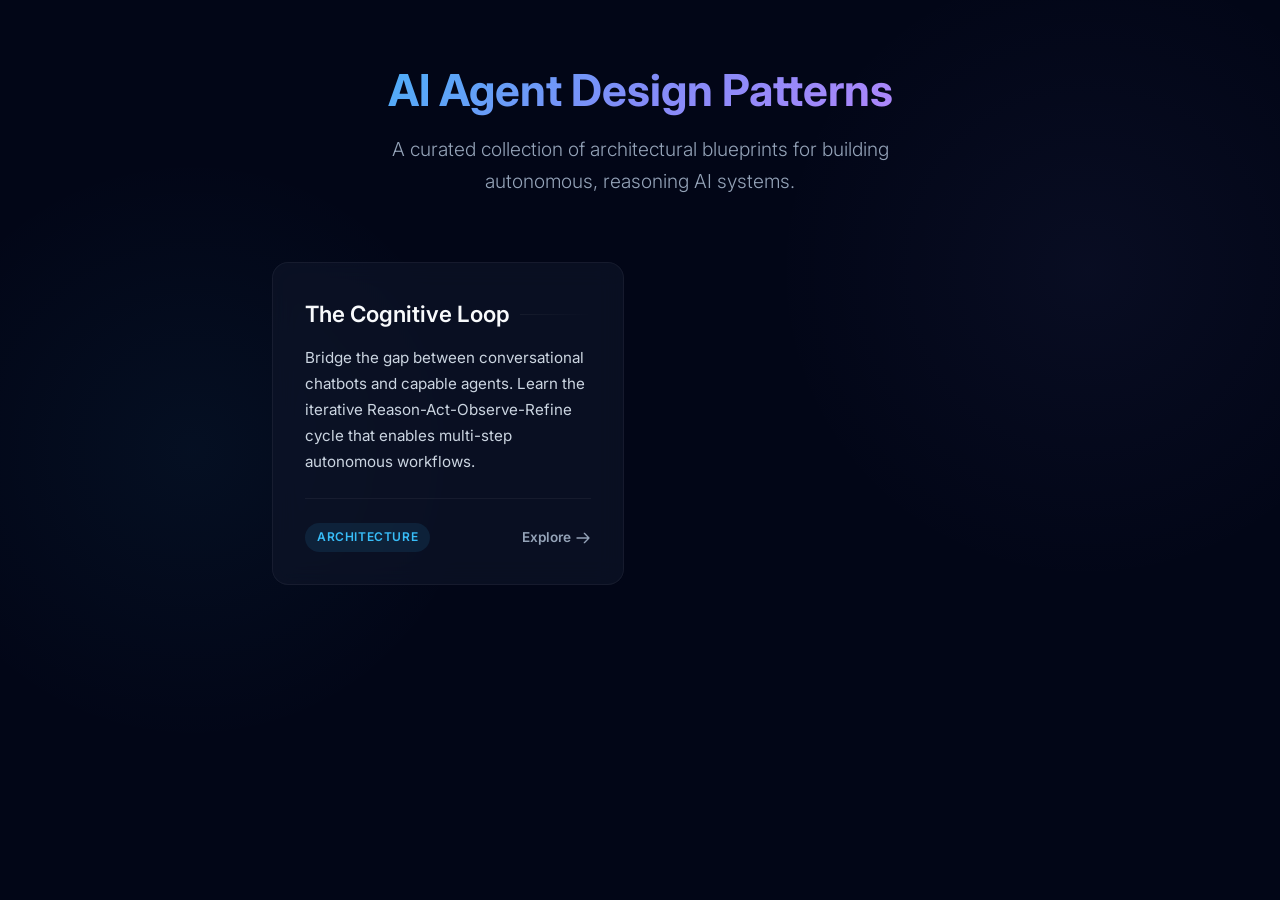
==== index.html @ 8003f441 "refactor: extract common styles into styles.css based on visuyallc base CSS" ====
<!DOCTYPE html>
<html lang="en">
<head>
    <meta charset="UTF-8">
    <meta name="viewport" content="width=device-width, initial-scale=1.0">
    <title>AI Agent Design Patterns</title>
    <link rel="preconnect" href="https://fonts.googleapis.com">
    <link rel="preconnect" href="https://fonts.gstatic.com" crossorigin>
    <link href="https://fonts.googleapis.com/css2?family=Inter:wght@300;400;600;700&display=swap" rel="stylesheet">
    <link rel="stylesheet" href="styles.css">
</head>
<body>
    <div class="container">
        <header>
            <h1>AI Agent Design Patterns</h1>
            <p class="lead">A curated collection of architectural blueprints for building autonomous, reasoning AI systems.</p>
        </header>

        <main>
            <div class="patterns-grid">
                
                <!-- Cognitive Loop Pattern -->
                <a href="cognitive_loop.html" class="pattern-card">
                    <h2 class="pattern-title">The Cognitive Loop</h2>
                    <p class="pattern-desc">Bridge the gap between conversational chatbots and capable agents. Learn the iterative Reason-Act-Observe-Refine cycle that enables multi-step autonomous workflows.</p>
                    <div class="pattern-meta">
                        <span class="tag">Architecture</span>
                        <span class="read-more">
                            Explore
                            <svg fill="none" stroke="currentColor" viewBox="0 0 24 24" xmlns="http://www.w3.org/2000/svg"><path stroke-linecap="round" stroke-linejoin="round" stroke-width="2" d="M14 5l7 7m0 0l-7 7m7-7H3"></path></svg>
                        </span>
                    </div>
                </a>

                <!-- Future patterns can be added here -->
                
            </div>
        </main>
    </div>
</body>
</html>
---- styles.css ----
*,:after,:before{--tw-border-spacing-x:0;--tw-border-spacing-y:0;--tw-translate-x:0;--tw-translate-y:0;--tw-rotate:0;--tw-skew-x:0;--tw-skew-y:0;--tw-scale-x:1;--tw-scale-y:1;--tw-pan-x: ;--tw-pan-y: ;--tw-pinch-zoom: ;--tw-scroll-snap-strictness:proximity;--tw-gradient-from-position: ;--tw-gradient-via-position: ;--tw-gradient-to-position: ;--tw-ordinal: ;--tw-slashed-zero: ;--tw-numeric-figure: ;--tw-numeric-spacing: ;--tw-numeric-fraction: ;--tw-ring-inset: ;--tw-ring-offset-width:0px;--tw-ring-offset-color:#fff;--tw-ring-color:rgb(59 130 246/0.5);--tw-ring-offset-shadow:0 0 #0000;--tw-ring-shadow:0 0 #0000;--tw-shadow:0 0 #0000;--tw-shadow-colored:0 0 #0000;--tw-blur: ;--tw-brightness: ;--tw-contrast: ;--tw-grayscale: ;--tw-hue-rotate: ;--tw-invert: ;--tw-saturate: ;--tw-sepia: ;--tw-drop-shadow: ;--tw-backdrop-blur: ;--tw-backdrop-brightness: ;--tw-backdrop-contrast: ;--tw-backdrop-grayscale: ;--tw-backdrop-hue-rotate: ;--tw-backdrop-invert: ;--tw-backdrop-opacity: ;--tw-backdrop-saturate: ;--tw-backdrop-sepia: ;--tw-contain-size: ;--tw-contain-layout: ;--tw-contain-paint: ;--tw-contain-style: }::backdrop{--tw-border-spacing-x:0;--tw-border-spacing-y:0;--tw-translate-x:0;--tw-translate-y:0;--tw-rotate:0;--tw-skew-x:0;--tw-skew-y:0;--tw-scale-x:1;--tw-scale-y:1;--tw-pan-x: ;--tw-pan-y: ;--tw-pinch-zoom: ;--tw-scroll-snap-strictness:proximity;--tw-gradient-from-position: ;--tw-gradient-via-position: ;--tw-gradient-to-position: ;--tw-ordinal: ;--tw-slashed-zero: ;--tw-numeric-figure: ;--tw-numeric-spacing: ;--tw-numeric-fraction: ;--tw-ring-inset: ;--tw-ring-offset-width:0px;--tw-ring-offset-color:#fff;--tw-ring-color:rgb(59 130 246/0.5);--tw-ring-offset-shadow:0 0 #0000;--tw-ring-shadow:0 0 #0000;--tw-shadow:0 0 #0000;--tw-shadow-colored:0 0 #0000;--tw-blur: ;--tw-brightness: ;--tw-contrast: ;--tw-grayscale: ;--tw-hue-rotate: ;--tw-invert: ;--tw-saturate: ;--tw-sepia: ;--tw-drop-shadow: ;--tw-backdrop-blur: ;--tw-backdrop-brightness: ;--tw-backdrop-contrast: ;--tw-backdrop-grayscale: ;--tw-backdrop-hue-rotate: ;--tw-backdrop-invert: ;--tw-backdrop-opacity: ;--tw-backdrop-saturate: ;--tw-backdrop-sepia: ;--tw-contain-size: ;--tw-contain-layout: ;--tw-contain-paint: ;--tw-contain-style: }/*
! tailwindcss v3.4.17 | MIT License | https://tailwindcss.com

*/*,:after,:before{box-sizing:border-box;border:0 solid #e5e7eb}:after,:before{--tw-content:""}:host,html{line-height:1.5;-webkit-text-size-adjust:100%;-moz-tab-size:4;tab-size:4;font-family:ui-sans-serif,system-ui,sans-serif,Apple Color Emoji,Segoe UI Emoji,Segoe UI Symbol,Noto Color Emoji;font-feature-settings:normal;font-variation-settings:normal;-webkit-tap-highlight-color:transparent}body{margin:0;line-height:inherit}hr{height:0;color:inherit;border-top-width:1px}abbr:where([title]){text-decoration:underline dotted}h1,h2,h3,h4,h5,h6{font-size:inherit;font-weight:inherit}a{color:inherit;text-decoration:inherit}b,strong{font-weight:bolder}code,kbd,pre,samp{font-family:ui-monospace,SFMono-Regular,Menlo,Monaco,Consolas,Liberation Mono,Courier New,monospace;font-feature-settings:normal;font-variation-settings:normal;font-size:1em}small{font-size:80%}sub,sup{font-size:75%;line-height:0;position:relative;vertical-align:baseline}sub{bottom:-.25em}sup{top:-.5em}table{text-indent:0;border-color:inherit;border-collapse:collapse}button,input,optgroup,select,textarea{font-family:inherit;font-feature-settings:inherit;font-variation-settings:inherit;font-size:100%;font-weight:inherit;line-height:inherit;letter-spacing:inherit;color:inherit;margin:0;padding:0}button,select{text-transform:none}button,input:where([type=button]),input:where([type=reset]),input:where([type=submit]){-webkit-appearance:button;background-color:transparent;background-image:none}:-moz-focusring{outline:auto}:-moz-ui-invalid{box-shadow:none}progress{vertical-align:baseline}::-webkit-inner-spin-button,::-webkit-outer-spin-button{height:auto}[type=search]{-webkit-appearance:textfield;outline-offset:-2px}::-webkit-search-decoration{-webkit-appearance:none}::-webkit-file-upload-button{-webkit-appearance:button;font:inherit}summary{display:list-item}blockquote,dd,dl,figure,h1,h2,h3,h4,h5,h6,hr,p,pre{margin:0}fieldset{margin:0}fieldset,legend{padding:0}menu,ol,ul{list-style:none;margin:0;padding:0}dialog{padding:0}textarea{resize:vertical}input::placeholder,textarea::placeholder{opacity:1;color:#9ca3af}[role=button],button{cursor:pointer}:disabled{cursor:default}audio,canvas,embed,iframe,img,object,svg,video{display:block;vertical-align:middle}img,video{max-width:100%;height:auto}[hidden]:where(:not([hidden=until-found])){display:none}:root{--background:135 12% 96%;--foreground:129 35% 15%;--card:0 0% 100%;--card-foreground:129 35% 15%;--popover:0 0% 100%;--popover-foreground:129 35% 15%;--primary:129 35% 45%;--primary-foreground:135 12% 98%;--secondary:80 50% 65%;--secondary-foreground:129 35% 15%;--muted:135 10% 90%;--muted-foreground:129 15% 40%;--accent:80 50% 65%;--accent-foreground:129 35% 15%;--destructive:0 84.2% 60.2%;--destructive-foreground:0 0% 98%;--border:129 20% 88%;--input:129 20% 88%;--ring:129 35% 45%;--radius:1rem;--chart-1:129 35% 45%;--chart-2:80 50% 65%;--chart-3:160 30% 40%;--chart-4:45 70% 60%;--chart-5:20 60% 50%}.dark{--background:129 35% 10%;--foreground:135 12% 96%;--card:129 35% 12%;--card-foreground:135 12% 96%;--popover:129 35% 12%;--popover-foreground:135 12% 96%;--primary:129 35% 55%;--primary-foreground:129 35% 10%;--secondary:80 40% 55%;--secondary-foreground:129 35% 10%;--muted:129 20% 20%;--muted-foreground:129 10% 70%;--accent:80 40% 55%;--accent-foreground:129 35% 10%;--destructive:0 62.8% 30.6%;--destructive-foreground:0 0% 98%;--border:129 20% 25%;--input:129 20% 25%;--ring:129 35% 55%}*{border-color:hsl(var(--border))}body{background-color:hsl(var(--background));color:hsl(var(--foreground))}body ::selection{background-color:hsl(var(--accent)/.3)}body::selection{background-color:hsl(var(--accent)/.3)}.container{width:100%}@media (min-width:640px){.container{max-width:640px}}@media (min-width:768px){.container{max-width:768px}}@media (min-width:1024px){.container{max-width:1024px}}@media (min-width:1280px){.container{max-width:1280px}}@media (min-width:1536px){.container{max-width:1536px}}.sr-only{position:absolute;width:1px;height:1px;padding:0;margin:-1px;overflow:hidden;clip:rect(0,0,0,0);white-space:nowrap;border-width:0}.pointer-events-none{pointer-events:none}.pointer-events-auto{pointer-events:auto}.invisible{visibility:hidden}.fixed{position:fixed}.absolute{position:absolute}.relative{position:relative}.inset-0{inset:0}.inset-x-0{left:0;right:0}.inset-y-0{top:0;bottom:0}.-bottom-10{bottom:-2.5rem}.-bottom-12{bottom:-3rem}.-bottom-6{bottom:-1.5rem}.-left-10{left:-2.5rem}.-left-12{left:-3rem}.-left-6{left:-1.5rem}.-right-10{right:-2.5rem}.-right-12{right:-3rem}.-right-8{right:-2rem}.-top-10{top:-2.5rem}.-top-12{top:-3rem}.-top-8{top:-2rem}.bottom-0{bottom:0}.left-0{left:0}.left-1{left:.25rem}.left-1\/2{left:50%}.left-2{left:.5rem}.left-\[50\%\]{left:50%}.right-0{right:0}.right-1{right:.25rem}.right-2{right:.5rem}.right-3{right:.75rem}.right-4{right:1rem}.top-0{top:0}.top-1\.5{top:.375rem}.top-1\/2{top:50%}.top-2{top:.5rem}.top-3\.5{top:.875rem}.top-4{top:1rem}.top-\[50\%\]{top:50%}.-z-10{z-index:-10}.z-10{z-index:10}.z-20{z-index:20}.z-50{z-index:50}.z-\[100\]{z-index:100}.order-1{order:1}.order-2{order:2}.-mx-1{margin-left:-.25rem;margin-right:-.25rem}.mx-2{margin-left:.5rem;margin-right:.5rem}.mx-3\.5{margin-left:.875rem;margin-right:.875rem}.mx-auto{margin-left:auto;margin-right:auto}.my-0\.5{margin-top:.125rem;margin-bottom:.125rem}.my-1{margin-top:.25rem;margin-bottom:.25rem}.-ml-4{margin-left:-1rem}.-mt-4{margin-top:-1rem}.mb-1{margin-bottom:.25rem}.mb-8{margin-bottom:2rem}.ml-auto{margin-left:auto}.mt-2{margin-top:.5rem}.mt-4{margin-top:1rem}.block{display:block}.inline-block{display:inline-block}.flex{display:flex}.inline-flex{display:inline-flex}.table{display:table}.grid{display:grid}.hidden{display:none}.aspect-\[4\/3\]{aspect-ratio:4/3}.aspect-square{aspect-ratio:1/1}.aspect-video{aspect-ratio:16/9}.size-4{width:1rem;height:1rem}.h-1\/2{height:50%}.h-1\/4{height:25%}.h-10{height:2.5rem}.h-11{height:2.75rem}.h-12{height:3rem}.h-14{height:3.5rem}.h-2{height:.5rem}.h-2\.5{height:.625rem}.h-20{height:5rem}.h-3{height:.75rem}.h-3\.5{height:.875rem}.h-32{height:8rem}.h-4{height:1rem}.h-40{height:10rem}.h-5{height:1.25rem}.h-6{height:1.5rem}.h-7{height:1.75rem}.h-8{height:2rem}.h-9{height:2.25rem}.h-\[1px\]{height:1px}.h-\[var\(--radix-select-trigger-height\)\]{height:var(--radix-select-trigger-height)}.h-full{height:100%}.h-px{height:1px}.h-svh{height:100svh}.max-h-96{max-height:24rem}.max-h-screen{max-height:100vh}.min-h-0{min-height:0}.min-h-\[120px\]{min-height:120px}.min-h-\[80px\]{min-height:80px}.min-h-\[90vh\]{min-height:90vh}.min-h-screen{min-height:100vh}.min-h-svh{min-height:100svh}.w-0{width:0}.w-1{width:.25rem}.w-1\/3{width:33.333333%}.w-1\/4{width:25%}.w-10{width:2.5rem}.w-11{width:2.75rem}.w-12{width:3rem}.w-2{width:.5rem}.w-2\.5{width:.625rem}.w-20{width:5rem}.w-3{width:.75rem}.w-3\.5{width:.875rem}.w-3\/4{width:75%}.w-32{width:8rem}.w-4{width:1rem}.w-40{width:10rem}.w-5{width:1.25rem}.w-6{width:1.5rem}.w-7{width:1.75rem}.w-72{width:18rem}.w-8{width:2rem}.w-9{width:2.25rem}.w-\[--sidebar-width\]{width:var(--sidebar-width)}.w-\[1px\]{width:1px}.w-auto{width:auto}.w-full{width:100%}.min-w-0{min-width:0}.min-w-5{min-width:1.25rem}.min-w-\[12rem\]{min-width:12rem}.min-w-\[8rem\]{min-width:8rem}.min-w-\[var\(--radix-select-trigger-width\)\]{min-width:var(--radix-select-trigger-width)}.max-w-2xl{max-width:42rem}.max-w-3xl{max-width:48rem}.max-w-4xl{max-width:56rem}.max-w-6xl{max-width:72rem}.max-w-7xl{max-width:80rem}.max-w-\[--skeleton-width\]{max-width:var(--skeleton-width)}.max-w-lg{max-width:32rem}.max-w-none{max-width:none}.max-w-sm{max-width:24rem}.max-w-xl{max-width:36rem}.max-w-xs{max-width:20rem}.flex-1{flex:1 1 0%}.shrink-0{flex-shrink:0}.flex-grow,.grow{flex-grow:1}.grow-0{flex-grow:0}.basis-full{flex-basis:100%}.caption-bottom{caption-side:bottom}.border-collapse{border-collapse:collapse}.-translate-x-1\/2{--tw-translate-x:-50%}.-translate-x-1\/2,.-translate-x-px{transform:translate(var(--tw-translate-x),var(--tw-translate-y)) rotate(var(--tw-rotate)) skewX(var(--tw-skew-x)) skewY(var(--tw-skew-y)) scaleX(var(--tw-scale-x)) scaleY(var(--tw-scale-y))}.-translate-x-px{--tw-translate-x:-1px}.-translate-y-1\/2{--tw-translate-y:-50%}.-translate-y-1\/2,.translate-x-\[-50\%\]{transform:translate(var(--tw-translate-x),var(--tw-translate-y)) rotate(var(--tw-rotate)) skewX(var(--tw-skew-x)) skewY(var(--tw-skew-y)) scaleX(var(--tw-scale-x)) scaleY(var(--tw-scale-y))}.translate-x-\[-50\%\]{--tw-translate-x:-50%}.translate-x-px{--tw-translate-x:1px}.translate-x-px,.translate-y-\[-50\%\]{transform:translate(var(--tw-translate-x),var(--tw-translate-y)) rotate(var(--tw-rotate)) skewX(var(--tw-skew-x)) skewY(var(--tw-skew-y)) scaleX(var(--tw-scale-x)) scaleY(var(--tw-scale-y))}.translate-y-\[-50\%\]{--tw-translate-y:-50%}.rotate-90{--tw-rotate:90deg}.rotate-90,.transform{transform:translate(var(--tw-translate-x),var(--tw-translate-y)) rotate(var(--tw-rotate)) skewX(var(--tw-skew-x)) skewY(var(--tw-skew-y)) scaleX(var(--tw-scale-x)) scaleY(var(--tw-scale-y))}@keyframes pulse{50%{opacity:.5}}.animate-pulse{animation:pulse 2s cubic-bezier(.4,0,.6,1) infinite}.cursor-default{cursor:default}.cursor-pointer{cursor:pointer}.touch-none{touch-action:none}.select-none{user-select:none}.list-disc{list-style-type:disc}.flex-col{flex-direction:column}.flex-col-reverse{flex-direction:column-reverse}.flex-wrap{flex-wrap:wrap}.items-start{align-items:flex-start}.items-end{align-items:flex-end}.items-center{align-items:center}.items-stretch{align-items:stretch}.justify-center{justify-content:center}.justify-between{justify-content:space-between}.gap-1{gap:.25rem}.gap-1\.5{gap:.375rem}.gap-12{gap:3rem}.gap-16{gap:4rem}.gap-2{gap:.5rem}.gap-4{gap:1rem}.gap-6{gap:1.5rem}.gap-8{gap:2rem}.space-x-1>:not([hidden])~:not([hidden]){--tw-space-x-reverse:0;margin-right:calc(.25rem * var(--tw-space-x-reverse));margin-left:calc(.25rem * calc(1 - var(--tw-space-x-reverse)))}.space-x-4>:not([hidden])~:not([hidden]){--tw-space-x-reverse:0;margin-right:calc(1rem * var(--tw-space-x-reverse));margin-left:calc(1rem * calc(1 - var(--tw-space-x-reverse)))}.space-y-1>:not([hidden])~:not([hidden]){--tw-space-y-reverse:0;margin-top:calc(.25rem * calc(1 - var(--tw-space-y-reverse)));margin-bottom:calc(.25rem * var(--tw-space-y-reverse))}.space-y-1\.5>:not([hidden])~:not([hidden]){--tw-space-y-reverse:0;margin-top:calc(.375rem * calc(1 - var(--tw-space-y-reverse)));margin-bottom:calc(.375rem * var(--tw-space-y-reverse))}.space-y-12>:not([hidden])~:not([hidden]){--tw-space-y-reverse:0;margin-top:calc(3rem * calc(1 - var(--tw-space-y-reverse)));margin-bottom:calc(3rem * var(--tw-space-y-reverse))}.space-y-2>:not([hidden])~:not([hidden]){--tw-space-y-reverse:0;margin-top:calc(.5rem * calc(1 - var(--tw-space-y-reverse)));margin-bottom:calc(.5rem * var(--tw-space-y-reverse))}.space-y-3>:not([hidden])~:not([hidden]){--tw-space-y-reverse:0;margin-top:calc(.75rem * calc(1 - var(--tw-space-y-reverse)));margin-bottom:calc(.75rem * var(--tw-space-y-reverse))}.space-y-4>:not([hidden])~:not([hidden]){--tw-space-y-reverse:0;margin-top:calc(1rem * calc(1 - var(--tw-space-y-reverse)));margin-bottom:calc(1rem * var(--tw-space-y-reverse))}.space-y-6>:not([hidden])~:not([hidden]){--tw-space-y-reverse:0;margin-top:calc(1.5rem * calc(1 - var(--tw-space-y-reverse)));margin-bottom:calc(1.5rem * var(--tw-space-y-reverse))}.space-y-8>:not([hidden])~:not([hidden]){--tw-space-y-reverse:0;margin-top:calc(2rem * calc(1 - var(--tw-space-y-reverse)));margin-bottom:calc(2rem * var(--tw-space-y-reverse))}.overflow-auto{overflow:auto}.overflow-hidden{overflow:hidden}.scroll-smooth{scroll-behavior:smooth}.whitespace-nowrap{white-space:nowrap}.rounded-2xl{border-radius:1rem}.rounded-\[2\.5rem\]{border-radius:2.5rem}.rounded-\[2px\]{border-radius:2px}.rounded-\[2rem\]{border-radius:2rem}.rounded-\[3rem\]{border-radius:3rem}.rounded-\[inherit\]{border-radius:inherit}.rounded-full{border-radius:9999px}.rounded-lg{border-radius:var(--radius)}.rounded-md{border-radius:calc(var(--radius) - 2px)}.rounded-sm{border-radius:calc(var(--radius) - 4px)}.rounded-xl{border-radius:.75rem}.rounded-bl-\[100\%\]{border-bottom-left-radius:100%}.rounded-tr-\[100\%\]{border-top-right-radius:100%}.border{border-width:1px}.border-2{border-width:2px}.border-\[1\.5px\]{border-width:1.5px}.border-b{border-bottom-width:1px}.border-l{border-left-width:1px}.border-r{border-right-width:1px}.border-t{border-top-width:1px}.border-dashed{border-style:dashed}.border-\[--color-border\]{border-color:var(--color-border)}.border-border\/50{border-color:hsl(var(--border)/.5)}.border-destructive{border-color:hsl(var(--destructive))}.border-destructive\/50{border-color:hsl(var(--destructive)/.5)}.border-input{border-color:hsl(var(--input))}.border-primary{border-color:hsl(var(--primary))}.border-primary\/10{border-color:hsl(var(--primary)/.1)}.border-sidebar-border{border-color:hsl(var(--sidebar-border))}.border-transparent{border-color:transparent}.border-l-transparent{border-left-color:transparent}.border-t-transparent{border-top-color:transparent}.bg-\[--color-bg\]{background-color:var(--color-bg)}.bg-accent{background-color:hsl(var(--accent))}.bg-accent\/10{background-color:hsl(var(--accent)/.1)}.bg-background{background-color:hsl(var(--background))}.bg-background\/80{background-color:hsl(var(--background)/.8)}.bg-black\/80{background-color:rgb(0 0 0/.8)}.bg-border{background-color:hsl(var(--border))}.bg-card{background-color:hsl(var(--card))}.bg-destructive{background-color:hsl(var(--destructive))}.bg-muted{background-color:hsl(var(--muted))}.bg-muted\/50{background-color:hsl(var(--muted)/.5)}.bg-popover{background-color:hsl(var(--popover))}.bg-primary{background-color:hsl(var(--primary))}.bg-primary\/10{background-color:hsl(var(--primary)/.1)}.bg-primary\/5{background-color:hsl(var(--primary)/.05)}.bg-secondary{background-color:hsl(var(--secondary))}.bg-sidebar{background-color:hsl(var(--sidebar-background))}.bg-sidebar-border{background-color:hsl(var(--sidebar-border))}.bg-transparent{background-color:transparent}.bg-white{--tw-bg-opacity:1;background-color:rgb(255 255 255/var(--tw-bg-opacity,1))}.bg-white\/10{background-color:rgb(255 255 255/.1)}.bg-white\/50{background-color:rgb(255 255 255/.5)}.fill-current{fill:currentColor}.object-cover{object-fit:cover}.p-0{padding:0}.p-1{padding:.25rem}.p-12{padding:3rem}.p-2{padding:.5rem}.p-3{padding:.75rem}.p-4{padding:1rem}.p-6{padding:1.5rem}.p-\[1px\]{padding:1px}.px-1{padding-left:.25rem;padding-right:.25rem}.px-2{padding-left:.5rem;padding-right:.5rem}.px-2\.5{padding-left:.625rem;padding-right:.625rem}.px-3{padding-left:.75rem;padding-right:.75rem}.px-4{padding-left:1rem;padding-right:1rem}.px-5{padding-left:1.25rem;padding-right:1.25rem}.px-6{padding-left:1.5rem;padding-right:1.5rem}.px-8{padding-left:2rem;padding-right:2rem}.py-0\.5{padding-top:.125rem;padding-bottom:.125rem}.py-1{padding-top:.25rem;padding-bottom:.25rem}.py-1\.5{padding-top:.375rem;padding-bottom:.375rem}.py-12{padding-top:3rem;padding-bottom:3rem}.py-2{padding-top:.5rem;padding-bottom:.5rem}.py-24{padding-top:6rem;padding-bottom:6rem}.py-3{padding-top:.75rem;padding-bottom:.75rem}.py-4{padding-top:1rem;padding-bottom:1rem}.pb-20{padding-bottom:5rem}.pb-24{padding-bottom:6rem}.pb-3{padding-bottom:.75rem}.pb-4{padding-bottom:1rem}.pb-8{padding-bottom:2rem}.pl-4{padding-left:1rem}.pl-6{padding-left:1.5rem}.pl-8{padding-left:2rem}.pr-2{padding-right:.5rem}.pr-8{padding-right:2rem}.pt-0{padding-top:0}.pt-1{padding-top:.25rem}.pt-3{padding-top:.75rem}.pt-32{padding-top:8rem}.pt-4{padding-top:1rem}.text-left{text-align:left}.text-center{text-align:center}.align-middle{vertical-align:middle}.font-body,.font-headline{font-family:PT Sans,sans-serif}.font-mono{font-family:ui-monospace,SFMono-Regular,Menlo,Monaco,Consolas,Liberation Mono,Courier New,monospace}.text-2xl{font-size:1.5rem;line-height:2rem}.text-3xl{font-size:1.875rem;line-height:2.25rem}.text-4xl{font-size:2.25rem;line-height:2.5rem}.text-5xl{font-size:3rem;line-height:1}.text-\[0\.8rem\]{font-size:.8rem}.text-base{font-size:1rem;line-height:1.5rem}.text-lg{font-size:1.125rem;line-height:1.75rem}.text-sm{font-size:.875rem;line-height:1.25rem}.text-xl{font-size:1.25rem;line-height:1.75rem}.text-xs{font-size:.75rem;line-height:1rem}.font-bold{font-weight:700}.font-medium{font-weight:500}.font-normal{font-weight:400}.font-semibold{font-weight:600}.uppercase{text-transform:uppercase}.italic{font-style:italic}.tabular-nums{--tw-numeric-spacing:tabular-nums;font-variant-numeric:var(--tw-ordinal) var(--tw-slashed-zero) var(--tw-numeric-figure) var(--tw-numeric-spacing) var(--tw-numeric-fraction)}.leading-none{line-height:1}.leading-relaxed{line-height:1.625}.leading-tight{line-height:1.25}.tracking-tight{letter-spacing:-.025em}.tracking-widest{letter-spacing:.1em}.text-accent{color:hsl(var(--accent))}.text-accent-foreground{color:hsl(var(--accent-foreground))}.text-card-foreground{color:hsl(var(--card-foreground))}.text-current{color:currentColor}.text-destructive{color:hsl(var(--destructive))}.text-destructive-foreground{color:hsl(var(--destructive-foreground))}.text-foreground{color:hsl(var(--foreground))}.text-foreground\/50{color:hsl(var(--foreground)/.5)}.text-muted-foreground{color:hsl(var(--muted-foreground))}.text-popover-foreground{color:hsl(var(--popover-foreground))}.text-primary{color:hsl(var(--primary))}.text-primary-foreground{color:hsl(var(--primary-foreground))}.text-primary-foreground\/60{color:hsl(var(--primary-foreground)/.6)}.text-primary-foreground\/80{color:hsl(var(--primary-foreground)/.8)}.text-secondary-foreground{color:hsl(var(--secondary-foreground))}.text-sidebar-foreground{color:hsl(var(--sidebar-foreground))}.text-sidebar-foreground\/70{color:hsl(var(--sidebar-foreground)/.7)}.underline-offset-4{text-underline-offset:4px}.antialiased{-webkit-font-smoothing:antialiased;-moz-osx-font-smoothing:grayscale}.opacity-0{opacity:0}.opacity-50{opacity:.5}.opacity-60{opacity:.6}.opacity-70{opacity:.7}.opacity-90{opacity:.9}.shadow-2xl{--tw-shadow:0 25px 50px -12px rgb(0 0 0/0.25);--tw-shadow-colored:0 25px 50px -12px var(--tw-shadow-color)}.shadow-2xl,.shadow-\[0_0_0_1px_hsl\(var\(--sidebar-border\)\)\]{box-shadow:var(--tw-ring-offset-shadow,0 0 #0000),var(--tw-ring-shadow,0 0 #0000),var(--tw-shadow)}.shadow-\[0_0_0_1px_hsl\(var\(--sidebar-border\)\)\]{--tw-shadow:0 0 0 1px hsl(var(--sidebar-border));--tw-shadow-colored:0 0 0 1px var(--tw-shadow-color)}.shadow-lg{--tw-shadow:0 10px 15px -3px rgb(0 0 0/0.1),0 4px 6px -4px rgb(0 0 0/0.1);--tw-shadow-colored:0 10px 15px -3px var(--tw-shadow-color),0 4px 6px -4px var(--tw-shadow-color)}.shadow-lg,.shadow-md{box-shadow:var(--tw-ring-offset-shadow,0 0 #0000),var(--tw-ring-shadow,0 0 #0000),var(--tw-shadow)}.shadow-md{--tw-shadow:0 4px 6px -1px rgb(0 0 0/0.1),0 2px 4px -2px rgb(0 0 0/0.1);--tw-shadow-colored:0 4px 6px -1px var(--tw-shadow-color),0 2px 4px -2px var(--tw-shadow-color)}.shadow-none{--tw-shadow:0 0 #0000;--tw-shadow-colored:0 0 #0000}.shadow-none,.shadow-sm{box-shadow:var(--tw-ring-offset-shadow,0 0 #0000),var(--tw-ring-shadow,0 0 #0000),var(--tw-shadow)}.shadow-sm{--tw-shadow:0 1px 2px 0 rgb(0 0 0/0.05);--tw-shadow-colored:0 1px 2px 0 var(--tw-shadow-color)}.shadow-xl{--tw-shadow:0 20px 25px -5px rgb(0 0 0/0.1),0 8px 10px -6px rgb(0 0 0/0.1);--tw-shadow-colored:0 20px 25px -5px var(--tw-shadow-color),0 8px 10px -6px var(--tw-shadow-color);box-shadow:var(--tw-ring-offset-shadow,0 0 #0000),var(--tw-ring-shadow,0 0 #0000),var(--tw-shadow)}.outline-none{outline:2px solid transparent;outline-offset:2px}.outline{outline-style:solid}.ring-0{--tw-ring-offset-shadow:var(--tw-ring-inset) 0 0 0 var(--tw-ring-offset-width) var(--tw-ring-offset-color);--tw-ring-shadow:var(--tw-ring-inset) 0 0 0 calc(0px + var(--tw-ring-offset-width)) var(--tw-ring-color);box-shadow:var(--tw-ring-offset-shadow),var(--tw-ring-shadow),var(--tw-shadow,0 0 #0000)}.ring-sidebar-ring{--tw-ring-color:hsl(var(--sidebar-ring))}.ring-offset-background{--tw-ring-offset-color:hsl(var(--background))}.blur-2xl{--tw-blur:blur(40px)}.blur-2xl,.blur-3xl{filter:var(--tw-blur) var(--tw-brightness) var(--tw-contrast) var(--tw-grayscale) var(--tw-hue-rotate) var(--tw-invert) var(--tw-saturate) var(--tw-sepia) var(--tw-drop-shadow)}.blur-3xl{--tw-blur:blur(64px)}.filter{filter:var(--tw-blur) var(--tw-brightness) var(--tw-contrast) var(--tw-grayscale) var(--tw-hue-rotate) var(--tw-invert) var(--tw-saturate) var(--tw-sepia) var(--tw-drop-shadow)}.backdrop-blur-md{--tw-backdrop-blur:blur(12px);-webkit-backdrop-filter:var(--tw-backdrop-blur) var(--tw-backdrop-brightness) var(--tw-backdrop-contrast) var(--tw-backdrop-grayscale) var(--tw-backdrop-hue-rotate) var(--tw-backdrop-invert) var(--tw-backdrop-opacity) var(--tw-backdrop-saturate) var(--tw-backdrop-sepia);backdrop-filter:var(--tw-backdrop-blur) var(--tw-backdrop-brightness) var(--tw-backdrop-contrast) var(--tw-backdrop-grayscale) var(--tw-backdrop-hue-rotate) var(--tw-backdrop-invert) var(--tw-backdrop-opacity) var(--tw-backdrop-saturate) var(--tw-backdrop-sepia)}.transition{transition-property:color,background-color,border-color,text-decoration-color,fill,stroke,opacity,box-shadow,transform,filter,backdrop-filter;transition-timing-function:cubic-bezier(.4,0,.2,1);transition-duration:.15s}.transition-\[left\2c right\2c width\]{transition-property:left,right,width;transition-timing-function:cubic-bezier(.4,0,.2,1);transition-duration:.15s}.transition-\[margin\2c opa\]{transition-property:margin,opa;transition-timing-function:cubic-bezier(.4,0,.2,1);transition-duration:.15s}.transition-\[width\2c height\2c padding\]{transition-property:width,height,padding;transition-timing-function:cubic-bezier(.4,0,.2,1);transition-duration:.15s}.transition-\[width\]{transition-property:width;transition-timing-function:cubic-bezier(.4,0,.2,1);transition-duration:.15s}.transition-all{transition-property:all;transition-timing-function:cubic-bezier(.4,0,.2,1);transition-duration:.15s}.transition-colors{transition-property:color,background-color,border-color,text-decoration-color,fill,stroke;transition-timing-function:cubic-bezier(.4,0,.2,1);transition-duration:.15s}.transition-opacity{transition-property:opacity;transition-timing-function:cubic-bezier(.4,0,.2,1);transition-duration:.15s}.transition-transform{transition-property:transform;transition-timing-function:cubic-bezier(.4,0,.2,1);transition-duration:.15s}.delay-200{transition-delay:.2s}.duration-200{transition-duration:.2s}.duration-300{transition-duration:.3s}.duration-700{transition-duration:.7s}.ease-in-out{transition-timing-function:cubic-bezier(.4,0,.2,1)}.ease-linear{transition-timing-function:linear}@keyframes enter{0%{opacity:var(--tw-enter-opacity,1);transform:translate3d(var(--tw-enter-translate-x,0),var(--tw-enter-translate-y,0),0) scale3d(var(--tw-enter-scale,1),var(--tw-enter-scale,1),var(--tw-enter-scale,1)) rotate(var(--tw-enter-rotate,0))}}@keyframes exit{to{opacity:var(--tw-exit-opacity,1);transform:translate3d(var(--tw-exit-translate-x,0),var(--tw-exit-translate-y,0),0) scale3d(var(--tw-exit-scale,1),var(--tw-exit-scale,1),var(--tw-exit-scale,1)) rotate(var(--tw-exit-rotate,0))}}.animate-in{animation-name:enter;animation-duration:.15s;--tw-enter-opacity:initial;--tw-enter-scale:initial;--tw-enter-rotate:initial;--tw-enter-translate-x:initial;--tw-enter-translate-y:initial}.fade-in,.fade-in-0{--tw-enter-opacity:0}.zoom-in-95{--tw-enter-scale:.95}.slide-in-from-left{--tw-enter-translate-x:-100%}.slide-in-from-right{--tw-enter-translate-x:100%}.duration-200{animation-duration:.2s}.duration-300{animation-duration:.3s}.duration-700{animation-duration:.7s}.delay-200{animation-delay:.2s}.ease-in-out{animation-timing-function:cubic-bezier(.4,0,.2,1)}.ease-linear{animation-timing-function:linear}.animate-float{animation:float 6s ease-in-out infinite}@keyframes float{0%{transform:translateY(0)}50%{transform:translateY(-10px)}to{transform:translateY(0)}}.file\:border-0::file-selector-button{border-width:0}.file\:bg-transparent::file-selector-button{background-color:transparent}.file\:text-sm::file-selector-button{font-size:.875rem;line-height:1.25rem}.file\:font-medium::file-selector-button{font-weight:500}.file\:text-foreground::file-selector-button{color:hsl(var(--foreground))}.placeholder\:text-muted-foreground::placeholder{color:hsl(var(--muted-foreground))}.after\:absolute:after{content:var(--tw-content);position:absolute}.after\:-inset-2:after{content:var(--tw-content);inset:-.5rem}.after\:inset-y-0:after{content:var(--tw-content);top:0;bottom:0}.after\:left-1\/2:after{content:var(--tw-content);left:50%}.after\:w-\[2px\]:after{content:var(--tw-content);width:2px}.focus-within\:relative:focus-within{position:relative}.focus-within\:z-20:focus-within{z-index:20}.hover\:-translate-y-1:hover{--tw-translate-y:-0.25rem;transform:translate(var(--tw-translate-x),var(--tw-translate-y)) rotate(var(--tw-rotate)) skewX(var(--tw-skew-x)) skewY(var(--tw-skew-y)) scaleX(var(--tw-scale-x)) scaleY(var(--tw-scale-y))}.hover\:bg-accent:hover{background-color:hsl(var(--accent))}.hover\:bg-destructive\/80:hover{background-color:hsl(var(--destructive)/.8)}.hover\:bg-destructive\/90:hover{background-color:hsl(var(--destructive)/.9)}.hover\:bg-muted\/50:hover{background-color:hsl(var(--muted)/.5)}.hover\:bg-primary:hover{background-color:hsl(var(--primary))}.hover\:bg-primary\/5:hover{background-color:hsl(var(--primary)/.05)}.hover\:bg-primary\/80:hover{background-color:hsl(var(--primary)/.8)}.hover\:bg-primary\/90:hover{background-color:hsl(var(--primary)/.9)}.hover\:bg-secondary:hover{background-color:hsl(var(--secondary))}.hover\:bg-secondary\/80:hover{background-color:hsl(var(--secondary)/.8)}.hover\:bg-sidebar-accent:hover{background-color:hsl(var(--sidebar-accent))}.hover\:text-accent-foreground:hover{color:hsl(var(--accent-foreground))}.hover\:text-foreground:hover{color:hsl(var(--foreground))}.hover\:text-primary:hover{color:hsl(var(--primary))}.hover\:text-primary-foreground:hover{color:hsl(var(--primary-foreground))}.hover\:text-sidebar-accent-foreground:hover{color:hsl(var(--sidebar-accent-foreground))}.hover\:text-white:hover{--tw-text-opacity:1;color:rgb(255 255 255/var(--tw-text-opacity,1))}.hover\:underline:hover{text-decoration-line:underline}.hover\:opacity-100:hover{opacity:1}.hover\:opacity-90:hover{opacity:.9}.hover\:shadow-\[0_0_0_1px_hsl\(var\(--sidebar-accent\)\)\]:hover{--tw-shadow:0 0 0 1px hsl(var(--sidebar-accent));--tw-shadow-colored:0 0 0 1px var(--tw-shadow-color)}.hover\:shadow-\[0_0_0_1px_hsl\(var\(--sidebar-accent\)\)\]:hover,.hover\:shadow-lg:hover{box-shadow:var(--tw-ring-offset-shadow,0 0 #0000),var(--tw-ring-shadow,0 0 #0000),var(--tw-shadow)}.hover\:shadow-lg:hover{--tw-shadow:0 10px 15px -3px rgb(0 0 0/0.1),0 4px 6px -4px rgb(0 0 0/0.1);--tw-shadow-colored:0 10px 15px -3px var(--tw-shadow-color),0 4px 6px -4px var(--tw-shadow-color)}.hover\:after\:bg-sidebar-border:hover:after{content:var(--tw-content);background-color:hsl(var(--sidebar-border))}.focus\:bg-accent:focus{background-color:hsl(var(--accent))}.focus\:bg-primary:focus{background-color:hsl(var(--primary))}.focus\:text-accent-foreground:focus{color:hsl(var(--accent-foreground))}.focus\:text-primary-foreground:focus{color:hsl(var(--primary-foreground))}.focus\:opacity-100:focus{opacity:1}.focus\:outline-none:focus{outline:2px solid transparent;outline-offset:2px}.focus\:ring-2:focus{--tw-ring-offset-shadow:var(--tw-ring-inset) 0 0 0 var(--tw-ring-offset-width) var(--tw-ring-offset-color);--tw-ring-shadow:var(--tw-ring-inset) 0 0 0 calc(2px + var(--tw-ring-offset-width)) var(--tw-ring-color);box-shadow:var(--tw-ring-offset-shadow),var(--tw-ring-shadow),var(--tw-shadow,0 0 #0000)}.focus\:ring-ring:focus{--tw-ring-color:hsl(var(--ring))}.focus\:ring-offset-2:focus{--tw-ring-offset-width:2px}.focus-visible\:outline-none:focus-visible{outline:2px solid transparent;outline-offset:2px}.focus-visible\:ring-2:focus-visible{--tw-ring-offset-shadow:var(--tw-ring-inset) 0 0 0 var(--tw-ring-offset-width) var(--tw-ring-offset-color);--tw-ring-shadow:var(--tw-ring-inset) 0 0 0 calc(2px + var(--tw-ring-offset-width)) var(--tw-ring-color);box-shadow:var(--tw-ring-offset-shadow),var(--tw-ring-shadow),var(--tw-shadow,0 0 #0000)}.focus-visible\:ring-ring:focus-visible{--tw-ring-color:hsl(var(--ring))}.focus-visible\:ring-sidebar-ring:focus-visible{--tw-ring-color:hsl(var(--sidebar-ring))}.focus-visible\:ring-offset-2:focus-visible{--tw-ring-offset-width:2px}.focus-visible\:ring-offset-background:focus-visible{--tw-ring-offset-color:hsl(var(--background))}.active\:bg-sidebar-accent:active{background-color:hsl(var(--sidebar-accent))}.active\:text-sidebar-accent-foreground:active{color:hsl(var(--sidebar-accent-foreground))}.disabled\:pointer-events-none:disabled{pointer-events:none}.disabled\:cursor-not-allowed:disabled{cursor:not-allowed}.disabled\:opacity-50:disabled{opacity:.5}.group\/menu-item:focus-within .group-focus-within\/menu-item\:opacity-100{opacity:1}.group:hover .group-hover\:rotate-12{--tw-rotate:12deg;transform:translate(var(--tw-translate-x),var(--tw-translate-y)) rotate(var(--tw-rotate)) skewX(var(--tw-skew-x)) skewY(var(--tw-skew-y)) scaleX(var(--tw-scale-x)) scaleY(var(--tw-scale-y))}.group:hover .group-hover\:opacity-100,.group\/menu-item:hover .group-hover\/menu-item\:opacity-100{opacity:1}.group.destructive .group-\[\.destructive\]\:border-muted\/40{border-color:hsl(var(--muted)/.4)}.group.destructive .group-\[\.destructive\]\:text-red-300{--tw-text-opacity:1;color:rgb(252 165 165/var(--tw-text-opacity,1))}.group.destructive .group-\[\.destructive\]\:hover\:border-destructive\/30:hover{border-color:hsl(var(--destructive)/.3)}.group.destructive .group-\[\.destructive\]\:hover\:bg-destructive:hover{background-color:hsl(var(--destructive))}.group.destructive .group-\[\.destructive\]\:hover\:text-destructive-foreground:hover{color:hsl(var(--destructive-foreground))}.group.destructive .group-\[\.destructive\]\:hover\:text-red-50:hover{--tw-text-opacity:1;color:rgb(254 242 242/var(--tw-text-opacity,1))}.group.destructive .group-\[\.destructive\]\:focus\:ring-destructive:focus{--tw-ring-color:hsl(var(--destructive))}.group.destructive .group-\[\.destructive\]\:focus\:ring-red-400:focus{--tw-ring-opacity:1;--tw-ring-color:rgb(248 113 113/var(--tw-ring-opacity,1))}.group.destructive .group-\[\.destructive\]\:focus\:ring-offset-red-600:focus{--tw-ring-offset-color:#dc2626}.peer\/menu-button:hover~.peer-hover\/menu-button\:text-sidebar-accent-foreground{color:hsl(var(--sidebar-accent-foreground))}.peer:disabled~.peer-disabled\:cursor-not-allowed{cursor:not-allowed}.peer:disabled~.peer-disabled\:opacity-70{opacity:.7}.has-\[\[data-variant\=inset\]\]\:bg-sidebar:has([data-variant=inset]){background-color:hsl(var(--sidebar-background))}.group\/menu-item:has([data-sidebar=menu-action]) .group-has-\[\[data-sidebar\=menu-action\]\]\/menu-item\:pr-8{padding-right:2rem}.aria-disabled\:pointer-events-none[aria-disabled=true]{pointer-events:none}.aria-disabled\:opacity-50[aria-disabled=true]{opacity:.5}.aria-selected\:bg-accent[aria-selected=true]{background-color:hsl(var(--accent))}.aria-selected\:bg-accent\/50[aria-selected=true]{background-color:hsl(var(--accent)/.5)}.aria-selected\:text-accent-foreground[aria-selected=true]{color:hsl(var(--accent-foreground))}.aria-selected\:text-muted-foreground[aria-selected=true]{color:hsl(var(--muted-foreground))}.aria-selected\:opacity-100[aria-selected=true]{opacity:1}.data-\[disabled\]\:pointer-events-none[data-disabled]{pointer-events:none}.data-\[side\=bottom\]\:translate-y-1[data-side=bottom]{--tw-translate-y:0.25rem}.data-\[side\=bottom\]\:translate-y-1[data-side=bottom],.data-\[side\=left\]\:-translate-x-1[data-side=left]{transform:translate(var(--tw-translate-x),var(--tw-translate-y)) rotate(var(--tw-rotate)) skewX(var(--tw-skew-x)) skewY(var(--tw-skew-y)) scaleX(var(--tw-scale-x)) scaleY(var(--tw-scale-y))}.data-\[side\=left\]\:-translate-x-1[data-side=left]{--tw-translate-x:-0.25rem}.data-\[side\=right\]\:translate-x-1[data-side=right]{--tw-translate-x:0.25rem}.data-\[side\=right\]\:translate-x-1[data-side=right],.data-\[side\=top\]\:-translate-y-1[data-side=top]{transform:translate(var(--tw-translate-x),var(--tw-translate-y)) rotate(var(--tw-rotate)) skewX(var(--tw-skew-x)) skewY(var(--tw-skew-y)) scaleX(var(--tw-scale-x)) scaleY(var(--tw-scale-y))}.data-\[side\=top\]\:-translate-y-1[data-side=top]{--tw-translate-y:-0.25rem}.data-\[state\=checked\]\:translate-x-5[data-state=checked]{--tw-translate-x:1.25rem}.data-\[state\=checked\]\:translate-x-5[data-state=checked],.data-\[state\=unchecked\]\:translate-x-0[data-state=unchecked]{transform:translate(var(--tw-translate-x),var(--tw-translate-y)) rotate(var(--tw-rotate)) skewX(var(--tw-skew-x)) skewY(var(--tw-skew-y)) scaleX(var(--tw-scale-x)) scaleY(var(--tw-scale-y))}.data-\[state\=unchecked\]\:translate-x-0[data-state=unchecked]{--tw-translate-x:0px}.data-\[swipe\=cancel\]\:translate-x-0[data-swipe=cancel]{--tw-translate-x:0px}.data-\[swipe\=cancel\]\:translate-x-0[data-swipe=cancel],.data-\[swipe\=end\]\:translate-x-\[var\(--radix-toast-swipe-end-x\)\][data-swipe=end]{transform:translate(var(--tw-translate-x),var(--tw-translate-y)) rotate(var(--tw-rotate)) skewX(var(--tw-skew-x)) skewY(var(--tw-skew-y)) scaleX(var(--tw-scale-x)) scaleY(var(--tw-scale-y))}.data-\[swipe\=end\]\:translate-x-\[var\(--radix-toast-swipe-end-x\)\][data-swipe=end]{--tw-translate-x:var(--radix-toast-swipe-end-x)}.data-\[swipe\=move\]\:translate-x-\[var\(--radix-toast-swipe-move-x\)\][data-swipe=move]{--tw-translate-x:var(--radix-toast-swipe-move-x);transform:translate(var(--tw-translate-x),var(--tw-translate-y)) rotate(var(--tw-rotate)) skewX(var(--tw-skew-x)) skewY(var(--tw-skew-y)) scaleX(var(--tw-scale-x)) scaleY(var(--tw-scale-y))}@keyframes accordion-up{0%{height:var(--radix-accordion-content-height)}to{height:0}}.data-\[state\=closed\]\:animate-accordion-up[data-state=closed]{animation:accordion-up .2s ease-out}@keyframes accordion-down{0%{height:0}to{height:var(--radix-accordion-content-height)}}.data-\[state\=open\]\:animate-accordion-down[data-state=open]{animation:accordion-down .2s ease-out}.data-\[active\=true\]\:bg-sidebar-accent[data-active=true]{background-color:hsl(var(--sidebar-accent))}.data-\[state\=active\]\:bg-background[data-state=active]{background-color:hsl(var(--background))}.data-\[state\=checked\]\:bg-primary[data-state=checked]{background-color:hsl(var(--primary))}.data-\[state\=open\]\:bg-accent[data-state=open]{background-color:hsl(var(--accent))}.data-\[state\=open\]\:bg-secondary[data-state=open]{background-color:hsl(var(--secondary))}.data-\[state\=selected\]\:bg-muted[data-state=selected]{background-color:hsl(var(--muted))}.data-\[state\=unchecked\]\:bg-input[data-state=unchecked]{background-color:hsl(var(--input))}.data-\[active\=true\]\:font-medium[data-active=true]{font-weight:500}.data-\[active\=true\]\:text-sidebar-accent-foreground[data-active=true]{color:hsl(var(--sidebar-accent-foreground))}.data-\[state\=active\]\:text-foreground[data-state=active]{color:hsl(var(--foreground))}.data-\[state\=checked\]\:text-primary-foreground[data-state=checked]{color:hsl(var(--primary-foreground))}.data-\[state\=open\]\:text-accent-foreground[data-state=open]{color:hsl(var(--accent-foreground))}.data-\[state\=open\]\:text-muted-foreground[data-state=open]{color:hsl(var(--muted-foreground))}.data-\[disabled\]\:opacity-50[data-disabled]{opacity:.5}.data-\[state\=open\]\:opacity-100[data-state=open]{opacity:1}.data-\[state\=active\]\:shadow-sm[data-state=active]{--tw-shadow:0 1px 2px 0 rgb(0 0 0/0.05);--tw-shadow-colored:0 1px 2px 0 var(--tw-shadow-color);box-shadow:var(--tw-ring-offset-shadow,0 0 #0000),var(--tw-ring-shadow,0 0 #0000),var(--tw-shadow)}.data-\[swipe\=move\]\:transition-none[data-swipe=move]{transition-property:none}.data-\[state\=closed\]\:duration-300[data-state=closed]{transition-duration:.3s}.data-\[state\=open\]\:duration-500[data-state=open]{transition-duration:.5s}.data-\[state\=open\]\:animate-in[data-state=open]{animation-name:enter;animation-duration:.15s;--tw-enter-opacity:initial;--tw-enter-scale:initial;--tw-enter-rotate:initial;--tw-enter-translate-x:initial;--tw-enter-translate-y:initial}.data-\[state\=closed\]\:animate-out[data-state=closed],.data-\[swipe\=end\]\:animate-out[data-swipe=end]{animation-name:exit;animation-duration:.15s;--tw-exit-opacity:initial;--tw-exit-scale:initial;--tw-exit-rotate:initial;--tw-exit-translate-x:initial;--tw-exit-translate-y:initial}.data-\[state\=closed\]\:fade-out-0[data-state=closed]{--tw-exit-opacity:0}.data-\[state\=closed\]\:fade-out-80[data-state=closed]{--tw-exit-opacity:0.8}.data-\[state\=open\]\:fade-in-0[data-state=open]{--tw-enter-opacity:0}.data-\[state\=closed\]\:zoom-out-95[data-state=closed]{--tw-exit-scale:.95}.data-\[state\=open\]\:zoom-in-95[data-state=open]{--tw-enter-scale:.95}.data-\[side\=bottom\]\:slide-in-from-top-2[data-side=bottom]{--tw-enter-translate-y:-0.5rem}.data-\[side\=left\]\:slide-in-from-right-2[data-side=left]{--tw-enter-translate-x:0.5rem}.data-\[side\=right\]\:slide-in-from-left-2[data-side=right]{--tw-enter-translate-x:-0.5rem}.data-\[side\=top\]\:slide-in-from-bottom-2[data-side=top]{--tw-enter-translate-y:0.5rem}.data-\[state\=closed\]\:slide-out-to-bottom[data-state=closed]{--tw-exit-translate-y:100%}.data-\[state\=closed\]\:slide-out-to-left[data-state=closed]{--tw-exit-translate-x:-100%}.data-\[state\=closed\]\:slide-out-to-left-1\/2[data-state=closed]{--tw-exit-translate-x:-50%}.data-\[state\=closed\]\:slide-out-to-right-full[data-state=closed],.data-\[state\=closed\]\:slide-out-to-right[data-state=closed]{--tw-exit-translate-x:100%}.data-\[state\=closed\]\:slide-out-to-top[data-state=closed]{--tw-exit-translate-y:-100%}.data-\[state\=closed\]\:slide-out-to-top-\[48\%\][data-state=closed]{--tw-exit-translate-y:-48%}.data-\[state\=open\]\:slide-in-from-bottom[data-state=open]{--tw-enter-translate-y:100%}.data-\[state\=open\]\:slide-in-from-left[data-state=open]{--tw-enter-translate-x:-100%}.data-\[state\=open\]\:slide-in-from-left-1\/2[data-state=open]{--tw-enter-translate-x:-50%}.data-\[state\=open\]\:slide-in-from-right[data-state=open]{--tw-enter-translate-x:100%}.data-\[state\=open\]\:slide-in-from-top[data-state=open]{--tw-enter-translate-y:-100%}.data-\[state\=open\]\:slide-in-from-top-\[48\%\][data-state=open]{--tw-enter-translate-y:-48%}.data-\[state\=open\]\:slide-in-from-top-full[data-state=open]{--tw-enter-translate-y:-100%}.data-\[state\=closed\]\:duration-300[data-state=closed]{animation-duration:.3s}.data-\[state\=open\]\:duration-500[data-state=open]{animation-duration:.5s}.data-\[state\=open\]\:hover\:bg-sidebar-accent:hover[data-state=open]{background-color:hsl(var(--sidebar-accent))}.data-\[state\=open\]\:hover\:text-sidebar-accent-foreground:hover[data-state=open]{color:hsl(var(--sidebar-accent-foreground))}.group[data-collapsible=offcanvas] .group-data-\[collapsible\=offcanvas\]\:left-\[calc\(var\(--sidebar-width\)\*-1\)\]{left:calc(var(--sidebar-width) * -1)}.group[data-collapsible=offcanvas] .group-data-\[collapsible\=offcanvas\]\:right-\[calc\(var\(--sidebar-width\)\*-1\)\]{right:calc(var(--sidebar-width) * -1)}.group[data-side=left] .group-data-\[side\=left\]\:-right-4{right:-1rem}.group[data-side=right] .group-data-\[side\=right\]\:left-0{left:0}.group[data-collapsible=icon] .group-data-\[collapsible\=icon\]\:-mt-8{margin-top:-2rem}.group[data-collapsible=icon] .group-data-\[collapsible\=icon\]\:hidden{display:none}.group[data-collapsible=icon] .group-data-\[collapsible\=icon\]\:\!size-8{width:2rem!important;height:2rem!important}.group[data-collapsible=icon] .group-data-\[collapsible\=icon\]\:w-\[--sidebar-width-icon\]{width:var(--sidebar-width-icon)}.group[data-collapsible=icon] .group-data-\[collapsible\=icon\]\:w-\[calc\(var\(--sidebar-width-icon\)_\+_theme\(spacing\.4\)\)\]{width:calc(var(--sidebar-width-icon) + 1rem)}.group[data-collapsible=icon] .group-data-\[collapsible\=icon\]\:w-\[calc\(var\(--sidebar-width-icon\)_\+_theme\(spacing\.4\)_\+2px\)\]{width:calc(var(--sidebar-width-icon) + 1rem + 2px)}.group[data-collapsible=offcanvas] .group-data-\[collapsible\=offcanvas\]\:w-0{width:0}.group[data-collapsible=offcanvas] .group-data-\[collapsible\=offcanvas\]\:translate-x-0{--tw-translate-x:0px}.group[data-collapsible=offcanvas] .group-data-\[collapsible\=offcanvas\]\:translate-x-0,.group[data-side=right] .group-data-\[side\=right\]\:rotate-180{transform:translate(var(--tw-translate-x),var(--tw-translate-y)) rotate(var(--tw-rotate)) skewX(var(--tw-skew-x)) skewY(var(--tw-skew-y)) scaleX(var(--tw-scale-x)) scaleY(var(--tw-scale-y))}.group[data-side=right] .group-data-\[side\=right\]\:rotate-180{--tw-rotate:180deg}.group[data-collapsible=icon] .group-data-\[collapsible\=icon\]\:overflow-hidden{overflow:hidden}.group[data-variant=floating] .group-data-\[variant\=floating\]\:rounded-lg{border-radius:var(--radius)}.group[data-variant=floating] .group-data-\[variant\=floating\]\:border{border-width:1px}.group[data-side=left] .group-data-\[side\=left\]\:border-r{border-right-width:1px}.group[data-side=right] .group-data-\[side\=right\]\:border-l{border-left-width:1px}.group[data-variant=floating] .group-data-\[variant\=floating\]\:border-sidebar-border{border-color:hsl(var(--sidebar-border))}.group[data-collapsible=icon] .group-data-\[collapsible\=icon\]\:\!p-0{padding:0!important}.group[data-collapsible=icon] .group-data-\[collapsible\=icon\]\:\!p-2{padding:.5rem!important}.group[data-collapsible=icon] .group-data-\[collapsible\=icon\]\:opacity-0{opacity:0}.group[data-variant=floating] .group-data-\[variant\=floating\]\:shadow{--tw-shadow:0 1px 3px 0 rgb(0 0 0/0.1),0 1px 2px -1px rgb(0 0 0/0.1);--tw-shadow-colored:0 1px 3px 0 var(--tw-shadow-color),0 1px 2px -1px var(--tw-shadow-color);box-shadow:var(--tw-ring-offset-shadow,0 0 #0000),var(--tw-ring-shadow,0 0 #0000),var(--tw-shadow)}.group[data-collapsible=offcanvas] .group-data-\[collapsible\=offcanvas\]\:after\:left-full:after{content:var(--tw-content);left:100%}.group[data-collapsible=offcanvas] .group-data-\[collapsible\=offcanvas\]\:hover\:bg-sidebar:hover{background-color:hsl(var(--sidebar-background))}.peer\/menu-button[data-size=default]~.peer-data-\[size\=default\]\/menu-button\:top-1\.5{top:.375rem}.peer\/menu-button[data-size=lg]~.peer-data-\[size\=lg\]\/menu-button\:top-2\.5{top:.625rem}.peer\/menu-button[data-size=sm]~.peer-data-\[size\=sm\]\/menu-button\:top-1{top:.25rem}.peer[data-variant=inset]~.peer-data-\[variant\=inset\]\:min-h-\[calc\(100svh-theme\(spacing\.4\)\)\]{min-height:calc(100svh - 1rem)}.peer\/menu-button[data-active=true]~.peer-data-\[active\=true\]\/menu-button\:text-sidebar-accent-foreground{color:hsl(var(--sidebar-accent-foreground))}.dark\:border-destructive:is(.dark *){border-color:hsl(var(--destructive))}@media (min-width:640px){.sm\:bottom-0{bottom:0}.sm\:right-0{right:0}.sm\:top-auto{top:auto}.sm\:mt-0{margin-top:0}.sm\:flex{display:flex}.sm\:max-w-sm{max-width:24rem}.sm\:grid-cols-2{grid-template-columns:repeat(2,minmax(0,1fr))}.sm\:flex-row{flex-direction:row}.sm\:flex-col{flex-direction:column}.sm\:justify-end{justify-content:flex-end}.sm\:space-x-2>:not([hidden])~:not([hidden]){--tw-space-x-reverse:0;margin-right:calc(.5rem * var(--tw-space-x-reverse));margin-left:calc(.5rem * calc(1 - var(--tw-space-x-reverse)))}.sm\:space-x-4>:not([hidden])~:not([hidden]){--tw-space-x-reverse:0;margin-right:calc(1rem * var(--tw-space-x-reverse));margin-left:calc(1rem * calc(1 - var(--tw-space-x-reverse)))}.sm\:space-y-0>:not([hidden])~:not([hidden]){--tw-space-y-reverse:0;margin-top:calc(0px * calc(1 - var(--tw-space-y-reverse)));margin-bottom:calc(0px * var(--tw-space-y-reverse))}.sm\:rounded-lg{border-radius:var(--radius)}.sm\:text-left{text-align:left}.data-\[state\=open\]\:sm\:slide-in-from-bottom-full[data-state=open]{--tw-enter-translate-y:100%}}@media (min-width:768px){.md\:block{display:block}.md\:flex{display:flex}.md\:max-w-\[420px\]{max-width:420px}.md\:grid-cols-2{grid-template-columns:repeat(2,minmax(0,1fr))}.md\:flex-row{flex-direction:row}.md\:text-6xl{font-size:3.75rem;line-height:1}.md\:text-sm{font-size:.875rem;line-height:1.25rem}.md\:opacity-0{opacity:0}.after\:md\:hidden:after{content:var(--tw-content);display:none}.peer[data-variant=inset]~.md\:peer-data-\[variant\=inset\]\:m-2{margin:.5rem}.peer[data-state=collapsed][data-variant=inset]~.md\:peer-data-\[state\=collapsed\]\:peer-data-\[variant\=inset\]\:ml-2{margin-left:.5rem}.peer[data-variant=inset]~.md\:peer-data-\[variant\=inset\]\:ml-0{margin-left:0}.peer[data-variant=inset]~.md\:peer-data-\[variant\=inset\]\:rounded-xl{border-radius:.75rem}.peer[data-variant=inset]~.md\:peer-data-\[variant\=inset\]\:shadow{--tw-shadow:0 1px 3px 0 rgb(0 0 0/0.1),0 1px 2px -1px rgb(0 0 0/0.1);--tw-shadow-colored:0 1px 3px 0 var(--tw-shadow-color),0 1px 2px -1px var(--tw-shadow-color);box-shadow:var(--tw-ring-offset-shadow,0 0 #0000),var(--tw-ring-shadow,0 0 #0000),var(--tw-shadow)}}@media (min-width:1024px){.lg\:order-1{order:1}.lg\:order-2{order:2}.lg\:col-span-2{grid-column:span 2/span 2}.lg\:col-span-3{grid-column:span 3/span 3}.lg\:grid-cols-2{grid-template-columns:repeat(2,minmax(0,1fr))}.lg\:grid-cols-5{grid-template-columns:repeat(5,minmax(0,1fr))}}.\[\&\:has\(\[aria-selected\]\)\]\:bg-accent:has([aria-selected]){background-color:hsl(var(--accent))}.first\:\[\&\:has\(\[aria-selected\]\)\]\:rounded-l-md:has([aria-selected]):first-child{border-top-left-radius:calc(var(--radius) - 2px);border-bottom-left-radius:calc(var(--radius) - 2px)}.last\:\[\&\:has\(\[aria-selected\]\)\]\:rounded-r-md:has([aria-selected]):last-child{border-top-right-radius:calc(var(--radius) - 2px);border-bottom-right-radius:calc(var(--radius) - 2px)}.\[\&\:has\(\[aria-selected\]\.day-outside\)\]\:bg-accent\/50:has([aria-selected].day-outside){background-color:hsl(var(--accent)/.5)}.\[\&\:has\(\[aria-selected\]\.day-range-end\)\]\:rounded-r-md:has([aria-selected].day-range-end){border-top-right-radius:calc(var(--radius) - 2px);border-bottom-right-radius:calc(var(--radius) - 2px)}.\[\&\:has\(\[role\=checkbox\]\)\]\:pr-0:has([role=checkbox]){padding-right:0}.\[\&\>button\]\:hidden>button{display:none}.\[\&\>span\:last-child\]\:truncate>span:last-child{overflow:hidden;text-overflow:ellipsis;white-space:nowrap}.\[\&\>span\]\:line-clamp-1>span{overflow:hidden;display:-webkit-box;-webkit-box-orient:vertical;-webkit-line-clamp:1}.\[\&\>svg\+div\]\:translate-y-\[-3px\]>svg+div{--tw-translate-y:-3px;transform:translate(var(--tw-translate-x),var(--tw-translate-y)) rotate(var(--tw-rotate)) skewX(var(--tw-skew-x)) skewY(var(--tw-skew-y)) scaleX(var(--tw-scale-x)) scaleY(var(--tw-scale-y))}.\[\&\>svg\]\:absolute>svg{position:absolute}.\[\&\>svg\]\:left-4>svg{left:1rem}.\[\&\>svg\]\:top-4>svg{top:1rem}.\[\&\>svg\]\:size-4>svg{width:1rem;height:1rem}.\[\&\>svg\]\:h-2\.5>svg{height:.625rem}.\[\&\>svg\]\:h-3>svg{height:.75rem}.\[\&\>svg\]\:w-2\.5>svg{width:.625rem}.\[\&\>svg\]\:w-3>svg{width:.75rem}.\[\&\>svg\]\:shrink-0>svg{flex-shrink:0}.\[\&\>svg\]\:text-destructive>svg{color:hsl(var(--destructive))}.\[\&\>svg\]\:text-foreground>svg{color:hsl(var(--foreground))}.\[\&\>svg\]\:text-muted-foreground>svg{color:hsl(var(--muted-foreground))}.\[\&\>svg\]\:text-sidebar-accent-foreground>svg{color:hsl(var(--sidebar-accent-foreground))}.\[\&\>svg\~\*\]\:pl-7>svg~*{padding-left:1.75rem}.\[\&\>tr\]\:last\:border-b-0:last-child>tr{border-bottom-width:0}.\[\&\[data-state\=open\]\>svg\]\:rotate-180[data-state=open]>svg{--tw-rotate:180deg;transform:translate(var(--tw-translate-x),var(--tw-translate-y)) rotate(var(--tw-rotate)) skewX(var(--tw-skew-x)) skewY(var(--tw-skew-y)) scaleX(var(--tw-scale-x)) scaleY(var(--tw-scale-y))}.\[\&_\.recharts-cartesian-axis-tick_text\]\:fill-muted-foreground .recharts-cartesian-axis-tick text{fill:hsl(var(--muted-foreground))}.\[\&_\.recharts-cartesian-grid_line\[stroke\=\'\#ccc\'\]\]\:stroke-border\/50 .recharts-cartesian-grid line[stroke="#ccc"]{stroke:hsl(var(--border)/.5)}.\[\&_\.recharts-curve\.recharts-tooltip-cursor\]\:stroke-border .recharts-curve.recharts-tooltip-cursor{stroke:hsl(var(--border))}.\[\&_\.recharts-dot\[stroke\=\'\#fff\'\]\]\:stroke-transparent .recharts-dot[stroke="#fff"]{stroke:transparent}.\[\&_\.recharts-layer\]\:outline-none .recharts-layer{outline:2px solid transparent;outline-offset:2px}.\[\&_\.recharts-polar-grid_\[stroke\=\'\#ccc\'\]\]\:stroke-border .recharts-polar-grid [stroke="#ccc"]{stroke:hsl(var(--border))}.\[\&_\.recharts-radial-bar-background-sector\]\:fill-muted .recharts-radial-bar-background-sector,.\[\&_\.recharts-rectangle\.recharts-tooltip-cursor\]\:fill-muted .recharts-rectangle.recharts-tooltip-cursor{fill:hsl(var(--muted))}.\[\&_\.recharts-reference-line_\[stroke\=\'\#ccc\'\]\]\:stroke-border .recharts-reference-line [stroke="#ccc"]{stroke:hsl(var(--border))}.\[\&_\.recharts-sector\[stroke\=\'\#fff\'\]\]\:stroke-transparent .recharts-sector[stroke="#fff"]{stroke:transparent}.\[\&_\.recharts-sector\]\:outline-none .recharts-sector,.\[\&_\.recharts-surface\]\:outline-none .recharts-surface{outline:2px solid transparent;outline-offset:2px}.\[\&_p\]\:leading-relaxed p{line-height:1.625}.\[\&_svg\]\:pointer-events-none svg{pointer-events:none}.\[\&_svg\]\:size-4 svg{width:1rem;height:1rem}.\[\&_svg\]\:shrink-0 svg{flex-shrink:0}.\[\&_tr\:last-child\]\:border-0 tr:last-child{border-width:0}.\[\&_tr\]\:border-b tr{border-bottom-width:1px}[data-side=left][data-collapsible=offcanvas] .\[\[data-side\=left\]\[data-collapsible\=offcanvas\]_\&\]\:-right-2{right:-.5rem}[data-side=left][data-state=collapsed] .\[\[data-side\=left\]\[data-state\=collapsed\]_\&\]\:cursor-e-resize{cursor:e-resize}[data-side=left] .\[\[data-side\=left\]_\&\]\:cursor-w-resize{cursor:w-resize}[data-side=right][data-collapsible=offcanvas] .\[\[data-side\=right\]\[data-collapsible\=offcanvas\]_\&\]\:-left-2{left:-.5rem}[data-side=right][data-state=collapsed] .\[\[data-side\=right\]\[data-state\=collapsed\]_\&\]\:cursor-w-resize{cursor:w-resize}[data-side=right] .\[\[data-side\=right\]_\&\]\:cursor-e-resize{cursor:e-resize}

/* Custom Styles from index.html */
        :root {
            --bg-color: #020617; /* Very dark slate */
            --text-color: #cbd5e1;
            --heading-color: #f8fafc;
            --accent-color: #38bdf8; /* Light blue */
            --accent-glow: rgba(56, 189, 248, 0.2);
            --card-bg: rgba(15, 23, 42, 0.6);
            --border-color: rgba(255, 255, 255, 0.05);
        }

        body {
            font-family: 'Inter', sans-serif;
            background-color: var(--bg-color);
            background-image: 
                radial-gradient(circle at 15% 50%, rgba(56, 189, 248, 0.05), transparent 25%),
                radial-gradient(circle at 85% 30%, rgba(129, 140, 248, 0.05), transparent 25%);
            color: var(--text-color);
            line-height: 1.7;
            margin: 0;
            padding: 0;
            display: flex;
            justify-content: center;
            min-height: 100vh;
        }

        .container {
            max-width: 1000px;
            width: 100%;
            padding: 5rem 2rem;
        }

        header {
            text-align: center;
            margin-bottom: 4rem;
        }

        h1 {
            color: var(--heading-color);
            font-size: 3.5rem;
            margin-bottom: 1rem;
            line-height: 1.2;
            background: linear-gradient(135deg, #38bdf8, #818cf8, #c084fc);
            -webkit-background-clip: text;
            -webkit-text-fill-color: transparent;
            font-weight: 700;
        }

        .lead {
            font-size: 1.25rem;
            color: #94a3b8;
            font-weight: 300;
            max-width: 600px;
            margin: 0 auto;
        }

        .patterns-grid {
            display: grid;
            grid-template-columns: repeat(auto-fill, minmax(320px, 1fr));
            gap: 2rem;
        }

        .pattern-card {
            background: var(--card-bg);
            backdrop-filter: blur(12px);
            -webkit-backdrop-filter: blur(12px);
            border: 1px solid var(--border-color);
            border-radius: 16px;
            padding: 2rem;
            text-decoration: none;
            display: flex;
            flex-direction: column;
            transition: all 0.3s ease;
            position: relative;
            overflow: hidden;
        }

        .pattern-card::before {
            content: '';
            position: absolute;
            top: 0;
            left: 0;
            width: 100%;
            height: 4px;
            background: linear-gradient(to right, #38bdf8, #818cf8);
            opacity: 0;
            transition: opacity 0.3s ease;
        }

        .pattern-card:hover {
            transform: translateY(-5px);
            box-shadow: 0 15px 35px rgba(0, 0, 0, 0.2), 0 0 20px var(--accent-glow);
            border-color: rgba(56, 189, 248, 0.2);
        }

        .pattern-card:hover::before {
            opacity: 1;
        }

        .pattern-title {
            color: var(--heading-color);
            font-size: 1.4rem;
            font-weight: 600;
            margin-top: 0;
            margin-bottom: 0.75rem;
            transition: color 0.2s ease;
        }

        .pattern-card:hover .pattern-title {
            color: var(--accent-color);
        }

        .pattern-desc {
            color: #cbd5e1;
            font-size: 0.95rem;
            margin-bottom: 1.5rem;
            flex-grow: 1;
        }

        .pattern-meta {
            display: flex;
            align-items: center;
            justify-content: space-between;
            margin-top: auto;
            padding-top: 1.5rem;
            border-top: 1px solid var(--border-color);
        }

        .tag {
            background: rgba(56, 189, 248, 0.1);
            color: var(--accent-color);
            padding: 0.25rem 0.75rem;
            border-radius: 9999px;
            font-size: 0.75rem;
            font-weight: 600;
            text-transform: uppercase;
            letter-spacing: 0.05em;
        }

        .read-more {
            color: #94a3b8;
            font-size: 0.85rem;
            font-weight: 600;
            display: flex;
            align-items: center;
            gap: 0.25rem;
            transition: color 0.2s ease;
        }

        .pattern-card:hover .read-more {
            color: var(--heading-color);
        }

        .read-more svg {
            width: 16px;
            height: 16px;
            transition: transform 0.2s ease;
        }

        .pattern-card:hover .read-more svg {
            transform: translateX(4px);
        }

        .empty-state {
            grid-column: 1 / -1;
            text-align: center;
            padding: 4rem 2rem;
            background: rgba(255, 255, 255, 0.02);
            border: 1px dashed var(--border-color);
            border-radius: 16px;
            color: #94a3b8;
        }
/* Custom Styles from cognitive_loop.html */
        :root {
            --bg-color: #020617; /* Very dark slate */
            --text-color: #cbd5e1;
            --heading-color: #f8fafc;
            --accent-color: #38bdf8; /* Light blue */
            --accent-glow: rgba(56, 189, 248, 0.2);
            --card-bg: rgba(15, 23, 42, 0.6);
            --border-color: rgba(255, 255, 255, 0.05);
        }

        body {
            font-family: 'Inter', sans-serif;
            background-color: var(--bg-color);
            background-image: 
                radial-gradient(circle at 15% 50%, rgba(56, 189, 248, 0.05), transparent 25%),
                radial-gradient(circle at 85% 30%, rgba(129, 140, 248, 0.05), transparent 25%);
            color: var(--text-color);
            line-height: 1.7;
            margin: 0;
            padding: 0;
            display: flex;
            justify-content: center;
        }

        .container {
            max-width: 800px;
            padding: 4rem 2rem;
        }

        h1, h2, h3, h4 {
            color: var(--heading-color);
            font-weight: 700;
        }

        h1 {
            font-size: 2.75rem;
            margin-bottom: 1rem;
            line-height: 1.2;
            background: linear-gradient(135deg, #38bdf8, #818cf8, #c084fc);
            -webkit-background-clip: text;
            -webkit-text-fill-color: transparent;
        }

        h2 {
            font-size: 1.8rem;
            margin-top: 3.5rem;
            margin-bottom: 1.5rem;
            display: flex;
            align-items: center;
            gap: 10px;
        }
        
        h2::after {
            content: "";
            height: 1px;
            flex: 1;
            background: linear-gradient(to right, var(--border-color), transparent);
        }

        .lead {
            font-size: 1.2rem;
            color: #94a3b8;
            margin-bottom: 3rem;
            font-weight: 300;
        }

        .card {
            background: var(--card-bg);
            backdrop-filter: blur(12px);
            -webkit-backdrop-filter: blur(12px);
            border: 1px solid var(--border-color);
            border-radius: 16px;
            padding: 2.5rem;
            margin-bottom: 2.5rem;
            box-shadow: 0 4px 30px rgba(0, 0, 0, 0.1);
            transition: transform 0.3s ease, box-shadow 0.3s ease;
        }

        .card:hover {
            transform: translateY(-2px);
            box-shadow: 0 10px 40px rgba(0, 0, 0, 0.2), 0 0 20px var(--accent-glow);
        }

        .step-list {
            list-style: none;
            padding: 0;
            display: grid;
            gap: 1.5rem;
        }

        .step-item {
            background: rgba(255,255,255,0.02);
            border-radius: 12px;
            padding: 1.5rem;
            border-left: 4px solid #475569;
            transition: all 0.2s ease;
        }

        .step-item:nth-child(1) { border-left-color: #38bdf8; } /* Reason */
        .step-item:nth-child(2) { border-left-color: #a78bfa; } /* Act */
        .step-item:nth-child(3) { border-left-color: #34d399; } /* Observe */
        .step-item:nth-child(4) { border-left-color: #fbbf24; } /* Refine */

        .step-item:hover {
            background: rgba(255,255,255,0.05);
        }

        .step-title {
            font-weight: 600;
            color: var(--heading-color);
            display: block;
            margin-bottom: 0.25rem;
            font-size: 1.1rem;
        }

        .iteration {
            margin-bottom: 1.5rem;
            padding: 1.5rem;
            background: rgba(15, 23, 42, 0.8);
            border-radius: 12px;
            border: 1px solid var(--border-color);
            position: relative;
            overflow: hidden;
        }

        .iteration::before {
            content: '';
            position: absolute;
            top: 0;
            left: 0;
            width: 4px;
            height: 100%;
            background: var(--accent-color);
            opacity: 0.7;
        }

        .iteration h4 {
            margin-top: 0;
            color: var(--accent-color);
            font-size: 1.1rem;
            margin-bottom: 1rem;
            text-transform: uppercase;
            letter-spacing: 0.05em;
            font-size: 0.85rem;
        }
        
        .iteration-row {
            display: flex;
            margin-bottom: 0.5rem;
        }
        
        .iteration-label {
            font-weight: 600;
            color: #94a3b8;
            width: 100px;
            flex-shrink: 0;
        }

        .diagram-container {
            background: #ffffff; /* Keep white for best mermaid contrast */
            border-radius: 16px;
            padding: 2.5rem 1rem;
            margin: 3rem 0;
            box-shadow: 0 20px 25px -5px rgba(0, 0, 0, 0.1), 0 10px 10px -5px rgba(0, 0, 0, 0.04);
            display: flex;
            justify-content: center;
        }

        .highlight {
            color: var(--accent-color);
            font-weight: 600;
        }
        
        .final-result {
            margin-top: 2rem;
            padding: 1.5rem;
            background: linear-gradient(to right, rgba(52, 211, 153, 0.1), transparent);
            border-left: 4px solid #34d399;
            border-radius: 8px;
        }
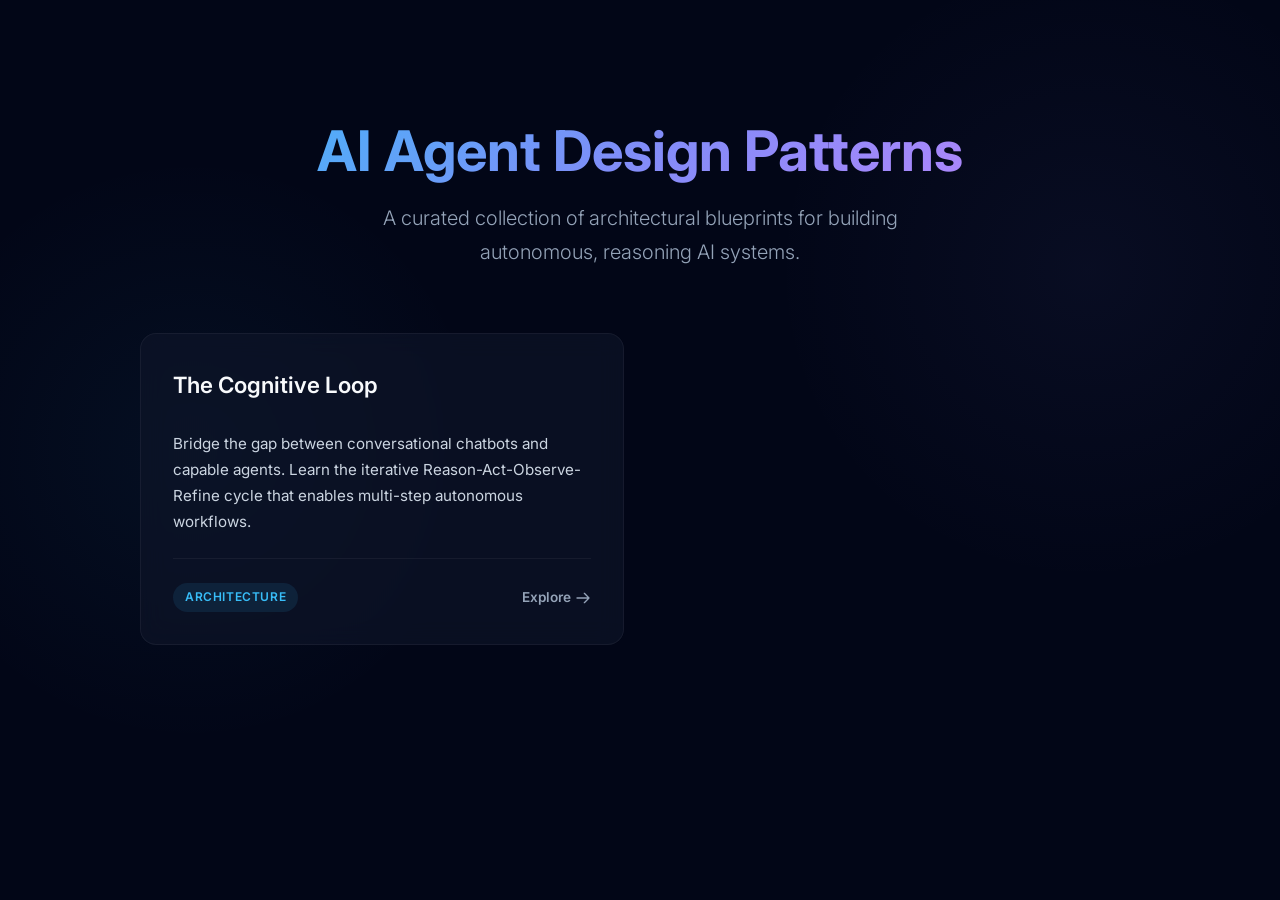
==== commit 5d23a8f0: "feat: add index landing page for design patterns" ====
--- a/index.html
+++ b/index.html
@@ -7,7 +7,179 @@
     <link rel="preconnect" href="https://fonts.googleapis.com">
     <link rel="preconnect" href="https://fonts.gstatic.com" crossorigin>
     <link href="https://fonts.googleapis.com/css2?family=Inter:wght@300;400;600;700&display=swap" rel="stylesheet">
-    <link rel="stylesheet" href="styles.css">
+    <style>
+        :root {
+            --bg-color: #020617; /* Very dark slate */
+            --text-color: #cbd5e1;
+            --heading-color: #f8fafc;
+            --accent-color: #38bdf8; /* Light blue */
+            --accent-glow: rgba(56, 189, 248, 0.2);
+            --card-bg: rgba(15, 23, 42, 0.6);
+            --border-color: rgba(255, 255, 255, 0.05);
+        }
+
+        body {
+            font-family: 'Inter', sans-serif;
+            background-color: var(--bg-color);
+            background-image: 
+                radial-gradient(circle at 15% 50%, rgba(56, 189, 248, 0.05), transparent 25%),
+                radial-gradient(circle at 85% 30%, rgba(129, 140, 248, 0.05), transparent 25%);
+            color: var(--text-color);
+            line-height: 1.7;
+            margin: 0;
+            padding: 0;
+            display: flex;
+            justify-content: center;
+            min-height: 100vh;
+        }
+
+        .container {
+            max-width: 1000px;
+            width: 100%;
+            padding: 5rem 2rem;
+        }
+
+        header {
+            text-align: center;
+            margin-bottom: 4rem;
+        }
+
+        h1 {
+            color: var(--heading-color);
+            font-size: 3.5rem;
+            margin-bottom: 1rem;
+            line-height: 1.2;
+            background: linear-gradient(135deg, #38bdf8, #818cf8, #c084fc);
+            -webkit-background-clip: text;
+            -webkit-text-fill-color: transparent;
+            font-weight: 700;
+        }
+
+        .lead {
+            font-size: 1.25rem;
+            color: #94a3b8;
+            font-weight: 300;
+            max-width: 600px;
+            margin: 0 auto;
+        }
+
+        .patterns-grid {
+            display: grid;
+            grid-template-columns: repeat(auto-fill, minmax(320px, 1fr));
+            gap: 2rem;
+        }
+
+        .pattern-card {
+            background: var(--card-bg);
+            backdrop-filter: blur(12px);
+            -webkit-backdrop-filter: blur(12px);
+            border: 1px solid var(--border-color);
+            border-radius: 16px;
+            padding: 2rem;
+            text-decoration: none;
+            display: flex;
+            flex-direction: column;
+            transition: all 0.3s ease;
+            position: relative;
+            overflow: hidden;
+        }
+
+        .pattern-card::before {
+            content: '';
+            position: absolute;
+            top: 0;
+            left: 0;
+            width: 100%;
+            height: 4px;
+            background: linear-gradient(to right, #38bdf8, #818cf8);
+            opacity: 0;
+            transition: opacity 0.3s ease;
+        }
+
+        .pattern-card:hover {
+            transform: translateY(-5px);
+            box-shadow: 0 15px 35px rgba(0, 0, 0, 0.2), 0 0 20px var(--accent-glow);
+            border-color: rgba(56, 189, 248, 0.2);
+        }
+
+        .pattern-card:hover::before {
+            opacity: 1;
+        }
+
+        .pattern-title {
+            color: var(--heading-color);
+            font-size: 1.4rem;
+            font-weight: 600;
+            margin-top: 0;
+            margin-bottom: 0.75rem;
+            transition: color 0.2s ease;
+        }
+
+        .pattern-card:hover .pattern-title {
+            color: var(--accent-color);
+        }
+
+        .pattern-desc {
+            color: #cbd5e1;
+            font-size: 0.95rem;
+            margin-bottom: 1.5rem;
+            flex-grow: 1;
+        }
+
+        .pattern-meta {
+            display: flex;
+            align-items: center;
+            justify-content: space-between;
+            margin-top: auto;
+            padding-top: 1.5rem;
+            border-top: 1px solid var(--border-color);
+        }
+
+        .tag {
+            background: rgba(56, 189, 248, 0.1);
+            color: var(--accent-color);
+            padding: 0.25rem 0.75rem;
+            border-radius: 9999px;
+            font-size: 0.75rem;
+            font-weight: 600;
+            text-transform: uppercase;
+            letter-spacing: 0.05em;
+        }
+
+        .read-more {
+            color: #94a3b8;
+            font-size: 0.85rem;
+            font-weight: 600;
+            display: flex;
+            align-items: center;
+            gap: 0.25rem;
+            transition: color 0.2s ease;
+        }
+
+        .pattern-card:hover .read-more {
+            color: var(--heading-color);
+        }
+
+        .read-more svg {
+            width: 16px;
+            height: 16px;
+            transition: transform 0.2s ease;
+        }
+
+        .pattern-card:hover .read-more svg {
+            transform: translateX(4px);
+        }
+
+        .empty-state {
+            grid-column: 1 / -1;
+            text-align: center;
+            padding: 4rem 2rem;
+            background: rgba(255, 255, 255, 0.02);
+            border: 1px dashed var(--border-color);
+            border-radius: 16px;
+            color: #94a3b8;
+        }
+    </style>
 </head>
 <body>
     <div class="container">
